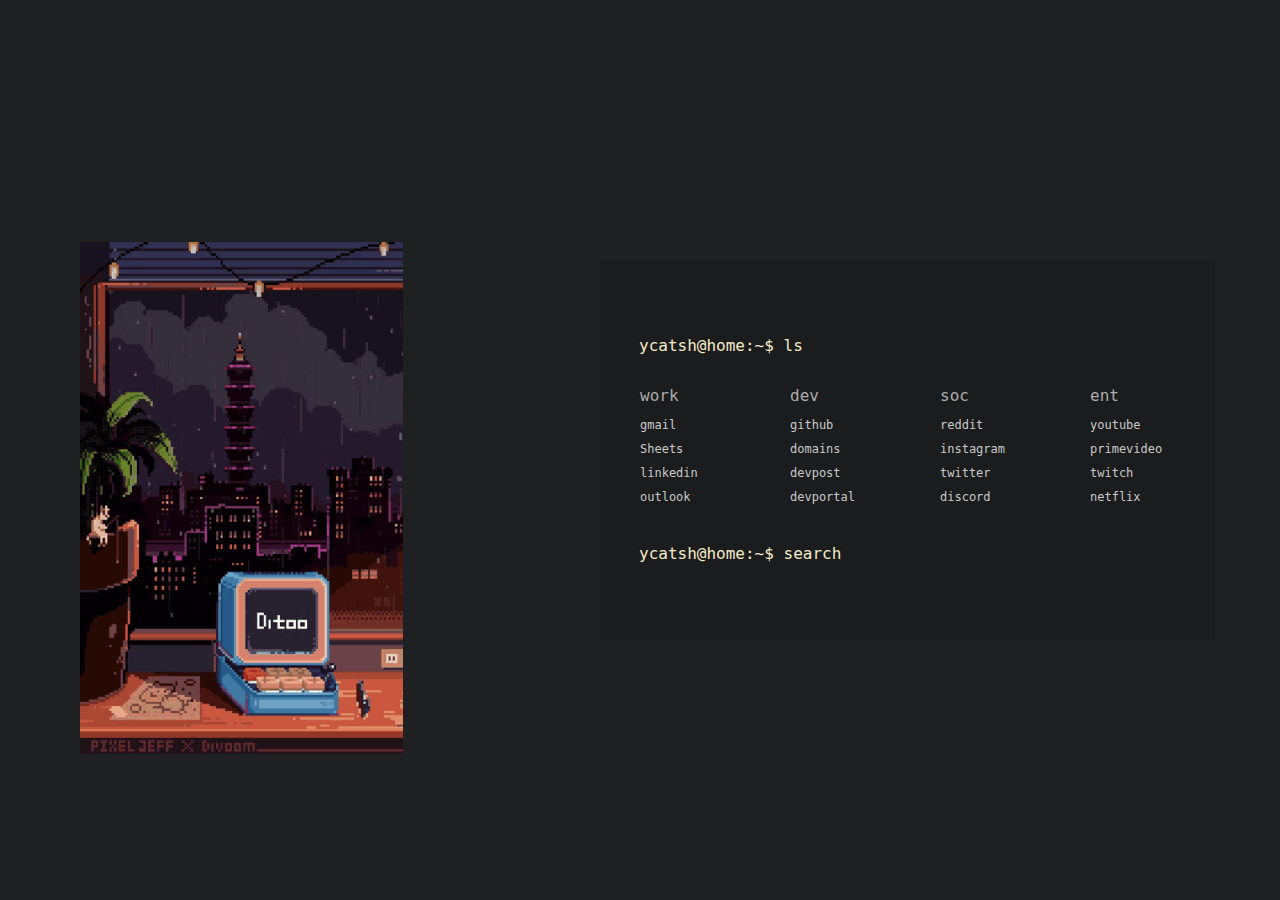
==== index.html @ ce1f4219 "Update index.html" ====
<!DOCTYPE html>
<html lang="en">

<head>
    <meta charset="UTF-8">
    <title>$ cd ~/start</title>
    <link rel="stylesheet" type="text/css" href="style.css">
</head>

<body>
    <div class="container">
        <div class="left">
            <div class="image">
                <img src="images/pixel-art.gif" />
            </div>
        </div>

        <div class="right">
            <div class="head">
                <p>ycatsh@home:~$ ls</p>
            </div>

            <div class="bookmarks">
                <div class="category">
                    <div class="links">
                        <li class="title">work</li>
                        <li><a href="https://gmail.com">gmail</a></li>
                        <li><a href="https://docs.google.com/spreadsheets/u/0/">Sheets</a></li>
                        <li><a href="https://linkedin.com">linkedin</a></li>
                        <li><a href="https://outlook.office.com">outlook</a></li>
                    </div>
                </div>

                <div class="category">
                    <div class="links">
                        <li class="title">dev</li>
                        <li><a href="https://github.com/">github</a></li>
                        <li><a href="https://domains.google.com/registrar/">domains</a></li>
                        <li><a href="https://devpost.com/">devpost</a></li>
                        <li><a href="https://discord.com/developers/applications">devportal</a></li>
                    </div>
                </div>

                <div class="category">
                    <div class="links">
                        <li class="title">soc</li>
                        <li><a href="https://reddit.com/">reddit</a></li>
                        <li><a href="https://instagram.com/">instagram</a></li>
                        <li><a href="https://twitter.com/">twitter</a></li>
                        <li><a href="https://discord.com/channels/@me">discord</a></li>
                    </div>
                </div>

                <div class="category">
                    <div class="links">
                        <li class="title">ent</li>
                        <li><a href="https://youtube.com/">youtube</a></li>
                        <li><a href="https://primevideo.com/">primevideo</a></li>
                        <li><a href="https://twitch.tv/">twitch</a></li>
                        <li><a href="https://netflix.com/">netflix</a></li>
                    </div>
                </div>
                
            </div>
            <div class="head2">
                <span>ycatsh@home:~$ search</span> 
                <span id="AboutDevTypeText" class="typing"></span>
                <form method="GET" target="_blank" action="http://www.google.com/search?q=">
                    <input class="search-form" tabindex="1" name="q" class="search-box" autofocus>
                </form>
        </div>
    </div>
</body>

</html>
---- style.css ----
:root {
    --color-bg: #1E2021;
    --color-fg: #f7eac6;
    --color-link: #c9c9c9;
    --color-link-visited: #c9c9c9;
    --color-link-hover: #8ad1cf ;
}

html, body {
  background: var(--color-bg);
  color: var(--color-fg);
  font-family: "Inconsolata", monospace;
  height: 100%;
  width: 100%;
  margin: 0;
  padding: 0;
}

.container {
  display: grid;
  grid-template-columns: 1fr 460px 600px 1fr;
  grid-template-areas:
    ". left right .";
  column-gap: 60px;
  justify-items: left;
  align-items: center;
  min-height: 100%;
}

.left {
  grid-area: left;
  aspect-ratio: 1/1;
}

.right {
  grid-area: right;
  height: 350px ;
  width: 100%;
  background-color: #1A1C1D;
  padding-bottom: 30px;
  padding-left: 15px;
}

.image img {
  padding-top: 100px;
  max-width: 80%;
  max-height: 80%;
}

.head {
  display: flex;
  flex-direction: column;
  align-items: left;
  padding-left: 24px;
  font-size: 16px;
  padding-top: 60px;

}

.head2 {
  display: flex;
  flex-direction: column;
  align-items: left;
  padding-left: 24px;
  font-size: 16px;
  padding-top: 15px;
}

.category {
  display: flex;
  flex-direction: column;
  width: 180px;
}

.bookmarks {
  display: flex;
  justify-content: center;
}

.search-form {
  width: 20rem;
  outline: none;
  border: none;
  background-color: #1a1c1d;
  color: #c9c9c9;
  font-size: 14px;
  padding-top: 10px;
}

.links {
  display: flex;
  flex-direction: column;
  align-items: left;
  padding-top: 10px;
  padding-bottom: 20px;
  padding-left: 20px;
}

.title {
  font-size: 16px;
  padding-bottom: 7.5px;
  color: #adadad;

}

li {
  font-size:12px;
  list-style-type: none;
  padding: 5px;
}

a:link {
  text-decoration: none;
  color: var(--color-link);
}

a:visited {
  color: var(--color-link-visited);
}

a:hover {
  color: var(--color-link-hover);
}
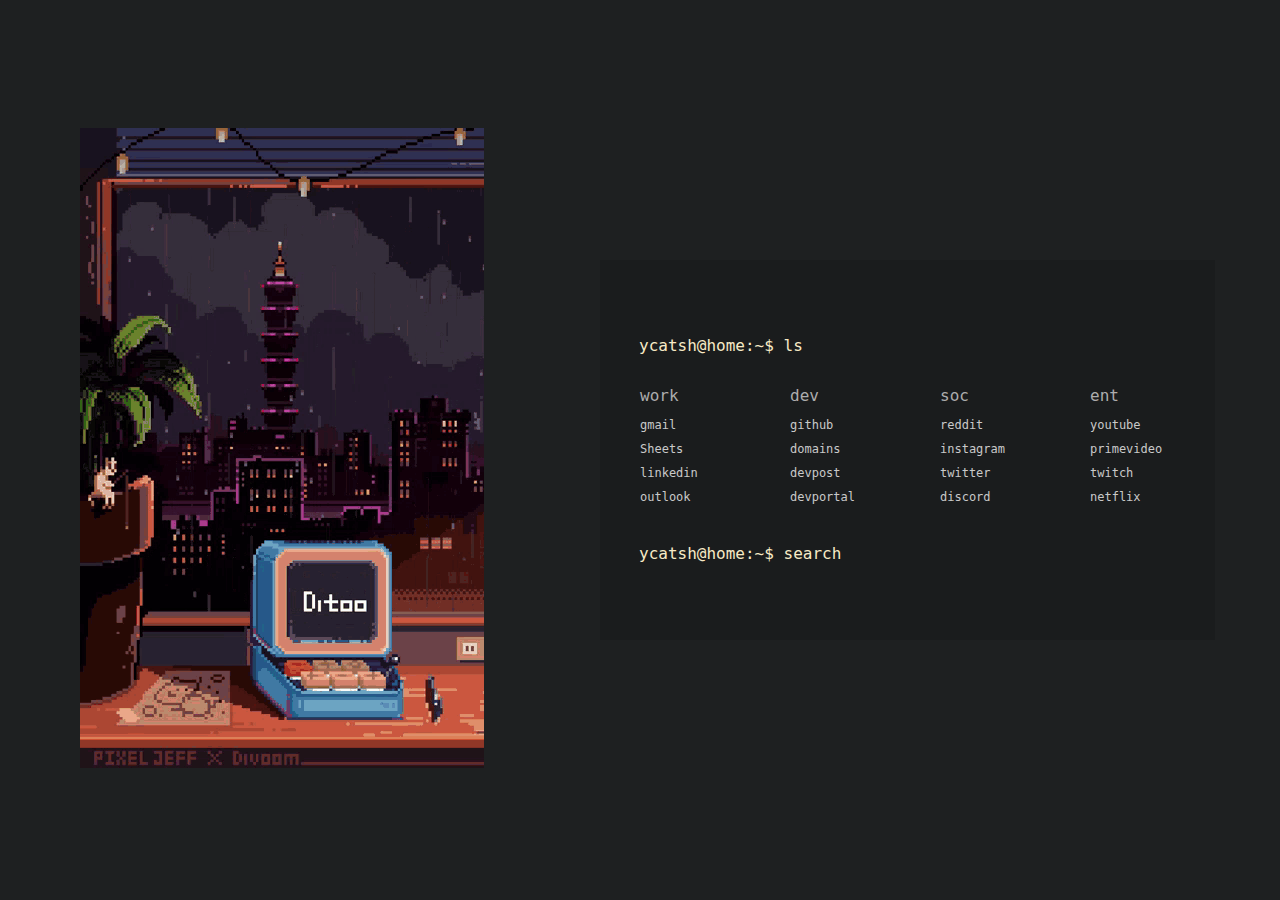
==== commit afc3a62b: "Update index.html" ====
--- a/index.html
+++ b/index.html
@@ -65,7 +65,7 @@
             <div class="head2">
                 <span>ycatsh@home:~$ search</span> 
                 <span id="AboutDevTypeText" class="typing"></span>
-                <form method="GET" target="_blank" action="http://www.google.com/search?q=">
+                <form method="GET" target="_blank" action="https://duckduckgo.com/?q=">
                     <input class="search-form" tabindex="1" name="q" class="search-box" autofocus>
                 </form>
         </div>
--- a/style.css
+++ b/style.css
@@ -42,9 +42,8 @@
 }
 
 .image img {
-  padding-top: 100px;
-  max-width: 80%;
-  max-height: 80%;
+  max-width: 100%;
+  max-height: 100%;
 }
 
 .head {
@@ -120,4 +119,4 @@
 
 a:hover {
   color: var(--color-link-hover);
-}+}
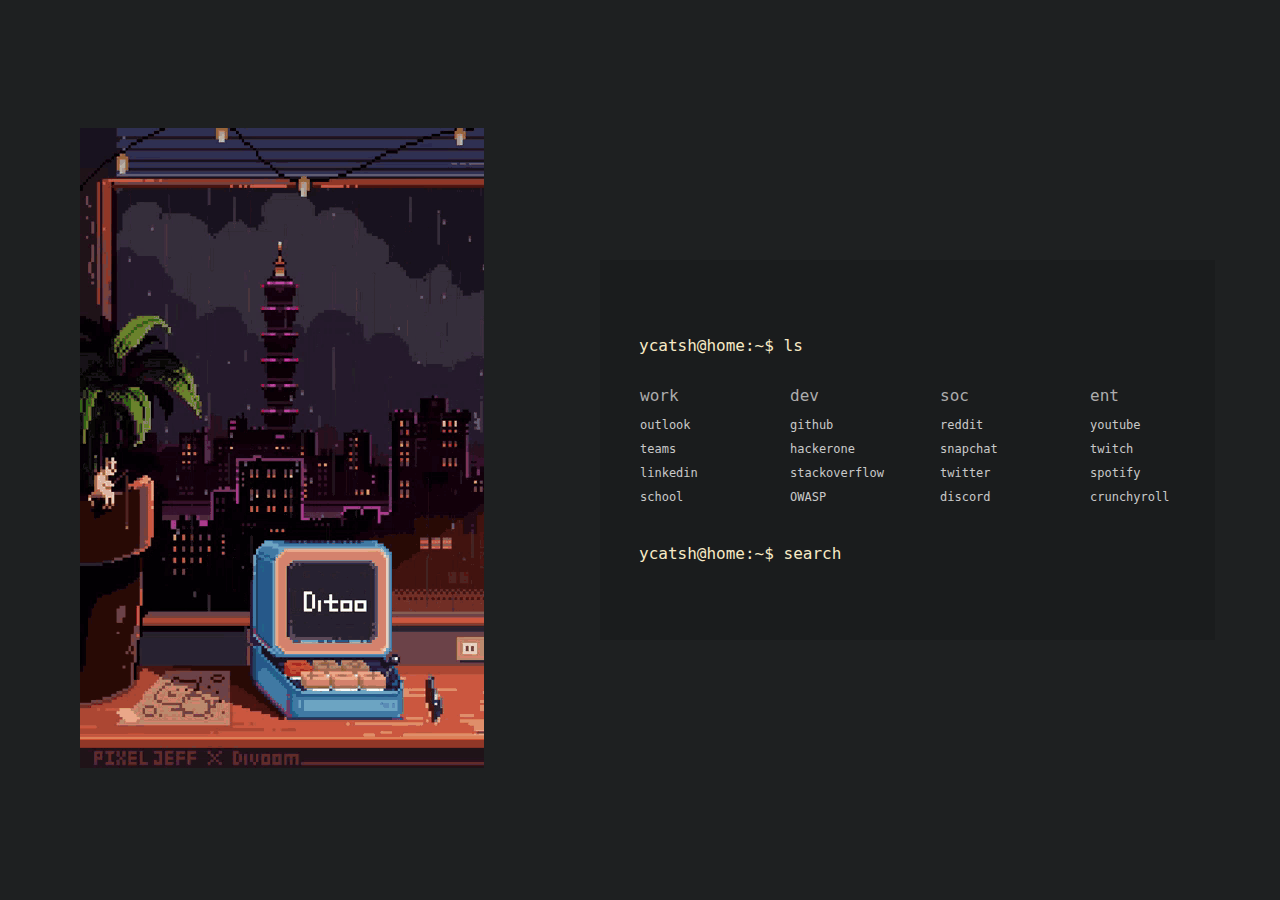
==== commit 34be8b7d: "Update index.html" ====
--- a/index.html
+++ b/index.html
@@ -24,10 +24,10 @@
                 <div class="category">
                     <div class="links">
                         <li class="title">work</li>
-                        <li><a href="https://gmail.com">gmail</a></li>
-                        <li><a href="https://docs.google.com/spreadsheets/u/0/">Sheets</a></li>
+                        <li><a href="https://outlook.office.com">outlook</a></li>
+                        <li><a href="https://www.microsoft.com/en/microsoft-teams/log-in">teams</a></li>
                         <li><a href="https://linkedin.com">linkedin</a></li>
-                        <li><a href="https://outlook.office.com">outlook</a></li>
+                        <li><a href="https://www.lpsb.org.uk">school</a></li>
                     </div>
                 </div>
 
@@ -35,9 +35,9 @@
                     <div class="links">
                         <li class="title">dev</li>
                         <li><a href="https://github.com/">github</a></li>
-                        <li><a href="https://domains.google.com/registrar/">domains</a></li>
-                        <li><a href="https://devpost.com/">devpost</a></li>
-                        <li><a href="https://discord.com/developers/applications">devportal</a></li>
+                        <li><a href="https://www.hackerone.com/">hackerone</a></li>
+                        <li><a href="https://stackoverflow.com/">stackoverflow</a></li>
+                        <li><a href="https://owasp.org/www-community/">OWASP</a></li>
                     </div>
                 </div>
 
@@ -45,9 +45,9 @@
                     <div class="links">
                         <li class="title">soc</li>
                         <li><a href="https://reddit.com/">reddit</a></li>
-                        <li><a href="https://instagram.com/">instagram</a></li>
+                        <li><a href="https://www.snapchat.com/">snapchat</a></li>
                         <li><a href="https://twitter.com/">twitter</a></li>
-                        <li><a href="https://discord.com/channels/@me">discord</a></li>
+                        <li><a href="https://discord.com/">discord</a></li>
                     </div>
                 </div>
 
@@ -55,9 +55,9 @@
                     <div class="links">
                         <li class="title">ent</li>
                         <li><a href="https://youtube.com/">youtube</a></li>
-                        <li><a href="https://primevideo.com/">primevideo</a></li>
                         <li><a href="https://twitch.tv/">twitch</a></li>
-                        <li><a href="https://netflix.com/">netflix</a></li>
+                        <li><a href="https://open.spotify.com/playlist/07l0nvpnjnF8Qt9ojFUAYm?si=83f2a11510114504&pt=188a96ae8c71547584c4b24d76e17721">spotify</a></li>
+                        <li><a href="https://www.crunchyroll.com/">crunchyroll</a></li>
                     </div>
                 </div>
                 
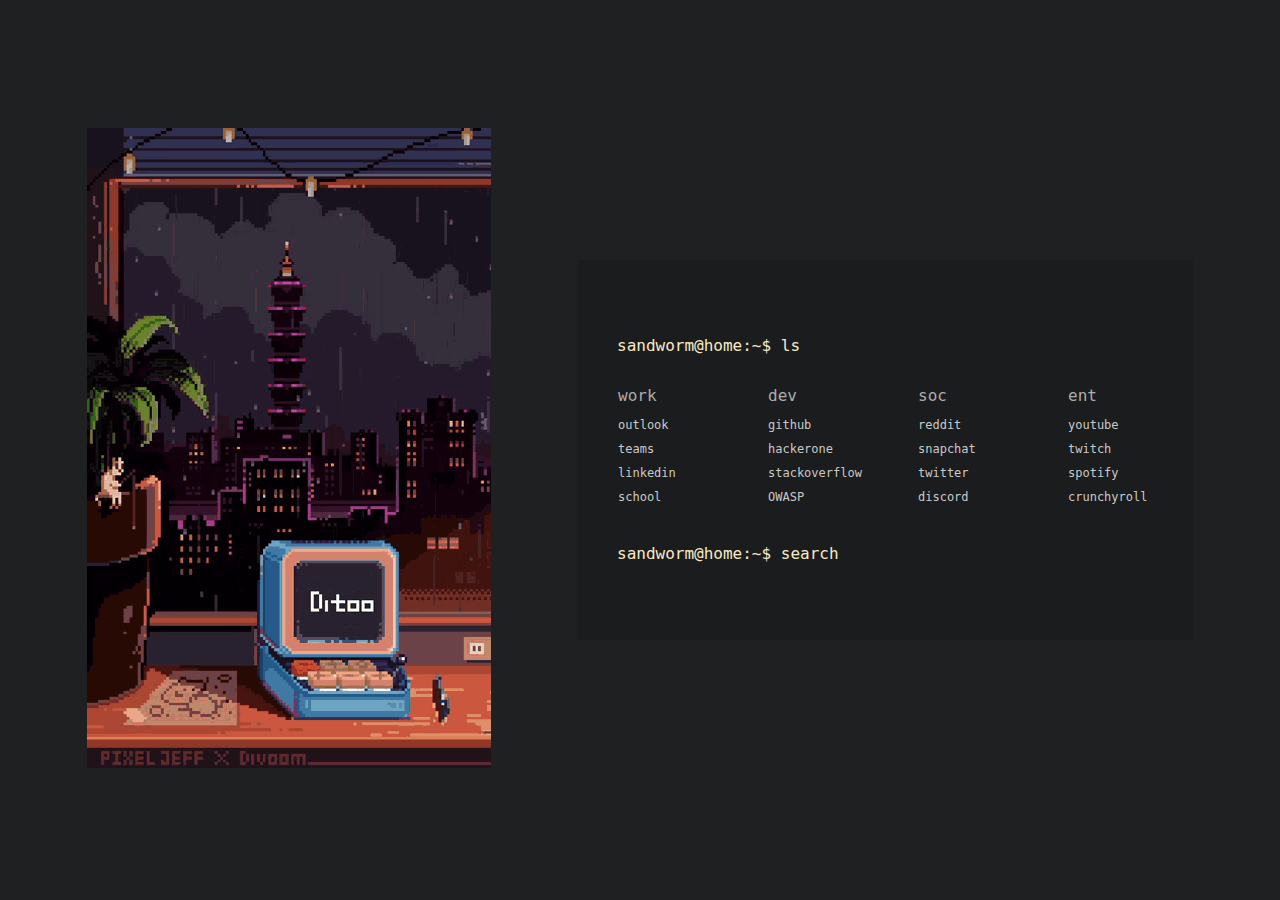
==== commit 709dab05: "Update index.html" ====
--- a/index.html
+++ b/index.html
@@ -5,6 +5,7 @@
     <meta charset="UTF-8">
     <title>$ cd ~/start</title>
     <link rel="stylesheet" type="text/css" href="style.css">
+    <link rel="icon" type="image/x-icon" href="/images/favicon.png">
 </head>
 
 <body>
@@ -17,7 +18,7 @@
 
         <div class="right">
             <div class="head">
-                <p>ycatsh@home:~$ ls</p>
+                <p>sandworm@home:~$ ls</p>
             </div>
 
             <div class="bookmarks">
@@ -63,7 +64,7 @@
                 
             </div>
             <div class="head2">
-                <span>ycatsh@home:~$ search</span> 
+                <span>sandworm@home:~$ search</span> 
                 <span id="AboutDevTypeText" class="typing"></span>
                 <form method="GET" target="_blank" action="https://duckduckgo.com/?q=">
                     <input class="search-form" tabindex="1" name="q" class="search-box" autofocus>
--- a/style.css
+++ b/style.css
@@ -17,25 +17,20 @@
 }
 
 .container {
-  display: grid;
-  grid-template-columns: 1fr 460px 600px 1fr;
-  grid-template-areas:
-    ". left right .";
-  column-gap: 60px;
-  justify-items: left;
+  display: flex;
+  justify-content: space-evenly;
   align-items: center;
   min-height: 100%;
 }
 
 .left {
-  grid-area: left;
-  aspect-ratio: 1/1;
+  display: flex
 }
 
 .right {
   grid-area: right;
   height: 350px ;
-  width: 100%;
+  width: 600px;
   background-color: #1A1C1D;
   padding-bottom: 30px;
   padding-left: 15px;
@@ -79,6 +74,7 @@
 .search-form {
   width: 20rem;
   outline: none;
+  font-family: "Inconsolata", monospace;
   border: none;
   background-color: #1a1c1d;
   color: #c9c9c9;
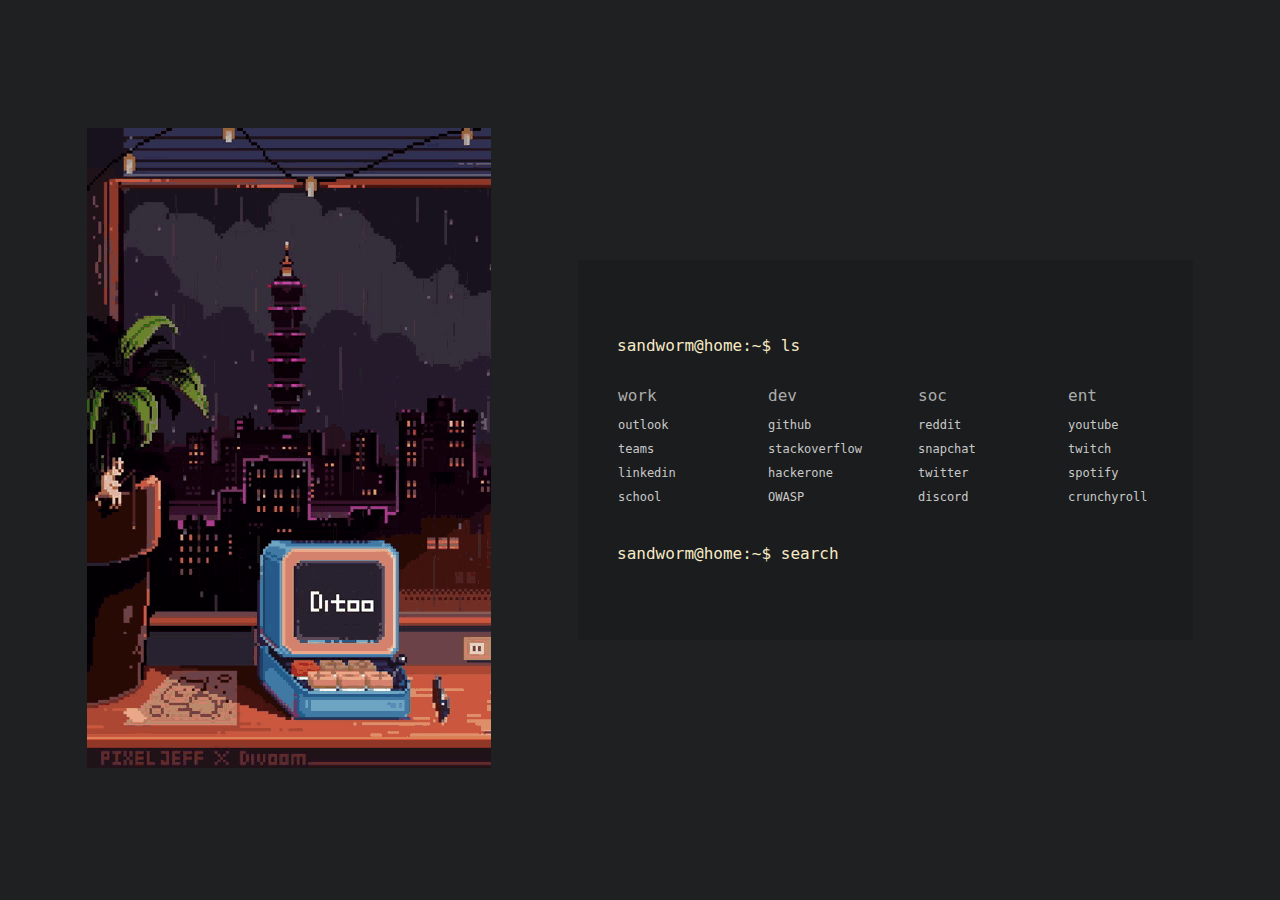
==== commit 0457c555: "Update index.html" ====
--- a/index.html
+++ b/index.html
@@ -6,6 +6,7 @@
     <title>$ cd ~/start</title>
     <link rel="stylesheet" type="text/css" href="style.css">
     <link rel="icon" type="image/x-icon" href="/images/favicon.png">
+    <base target="_blank">
 </head>
 
 <body>
@@ -36,8 +37,8 @@
                     <div class="links">
                         <li class="title">dev</li>
                         <li><a href="https://github.com/">github</a></li>
+                        <li><a href="https://stackoverflow.com/">stackoverflow</a></li>
                         <li><a href="https://www.hackerone.com/">hackerone</a></li>
-                        <li><a href="https://stackoverflow.com/">stackoverflow</a></li>
                         <li><a href="https://owasp.org/www-community/">OWASP</a></li>
                     </div>
                 </div>
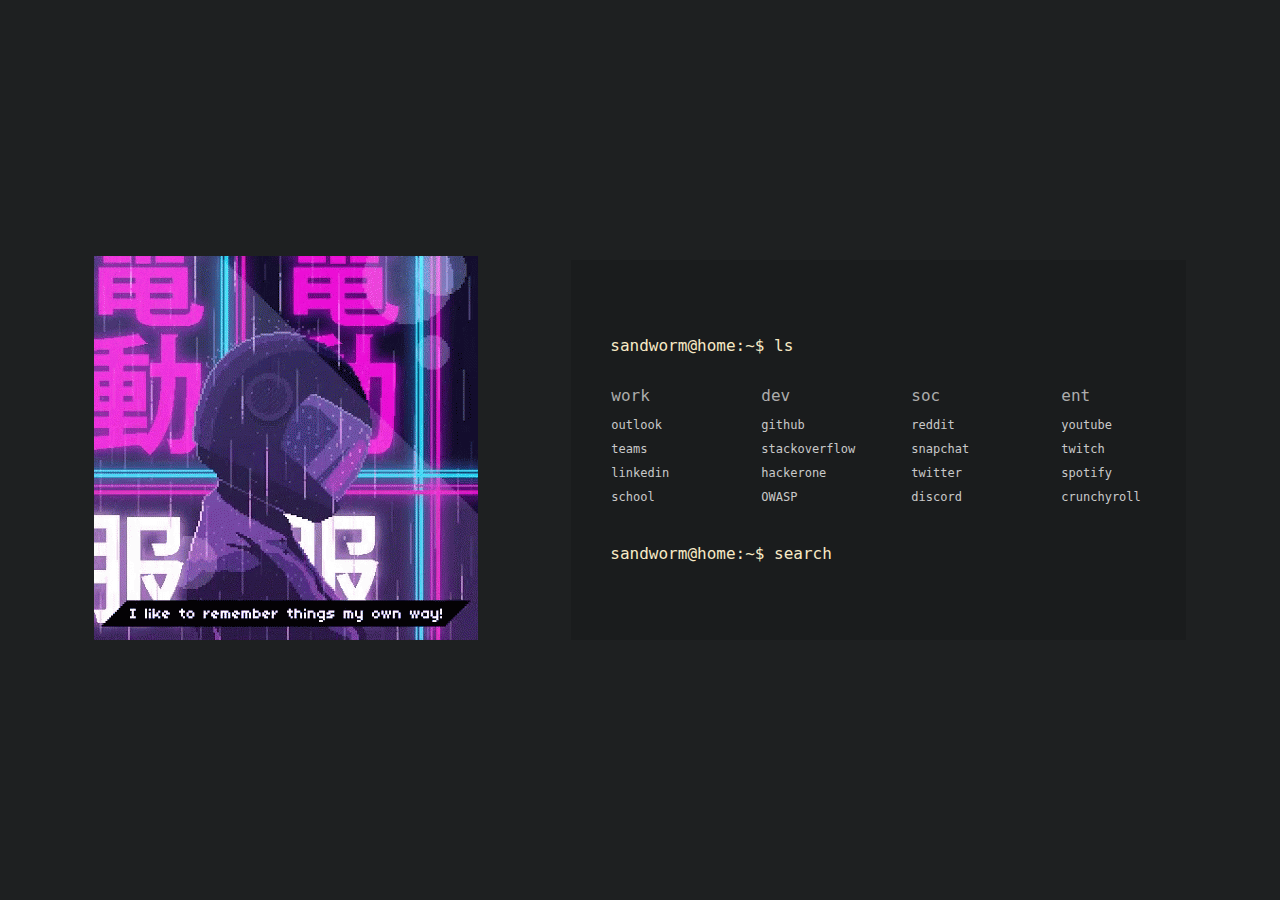
==== commit a2e7ea2c: "Update index.html" ====
--- a/index.html
+++ b/index.html
@@ -13,7 +13,7 @@
     <div class="container">
         <div class="left">
             <div class="image">
-                <img src="images/pixel-art.gif" />
+                <img src="images/vapourwave-purple.gif" />
             </div>
         </div>
 
